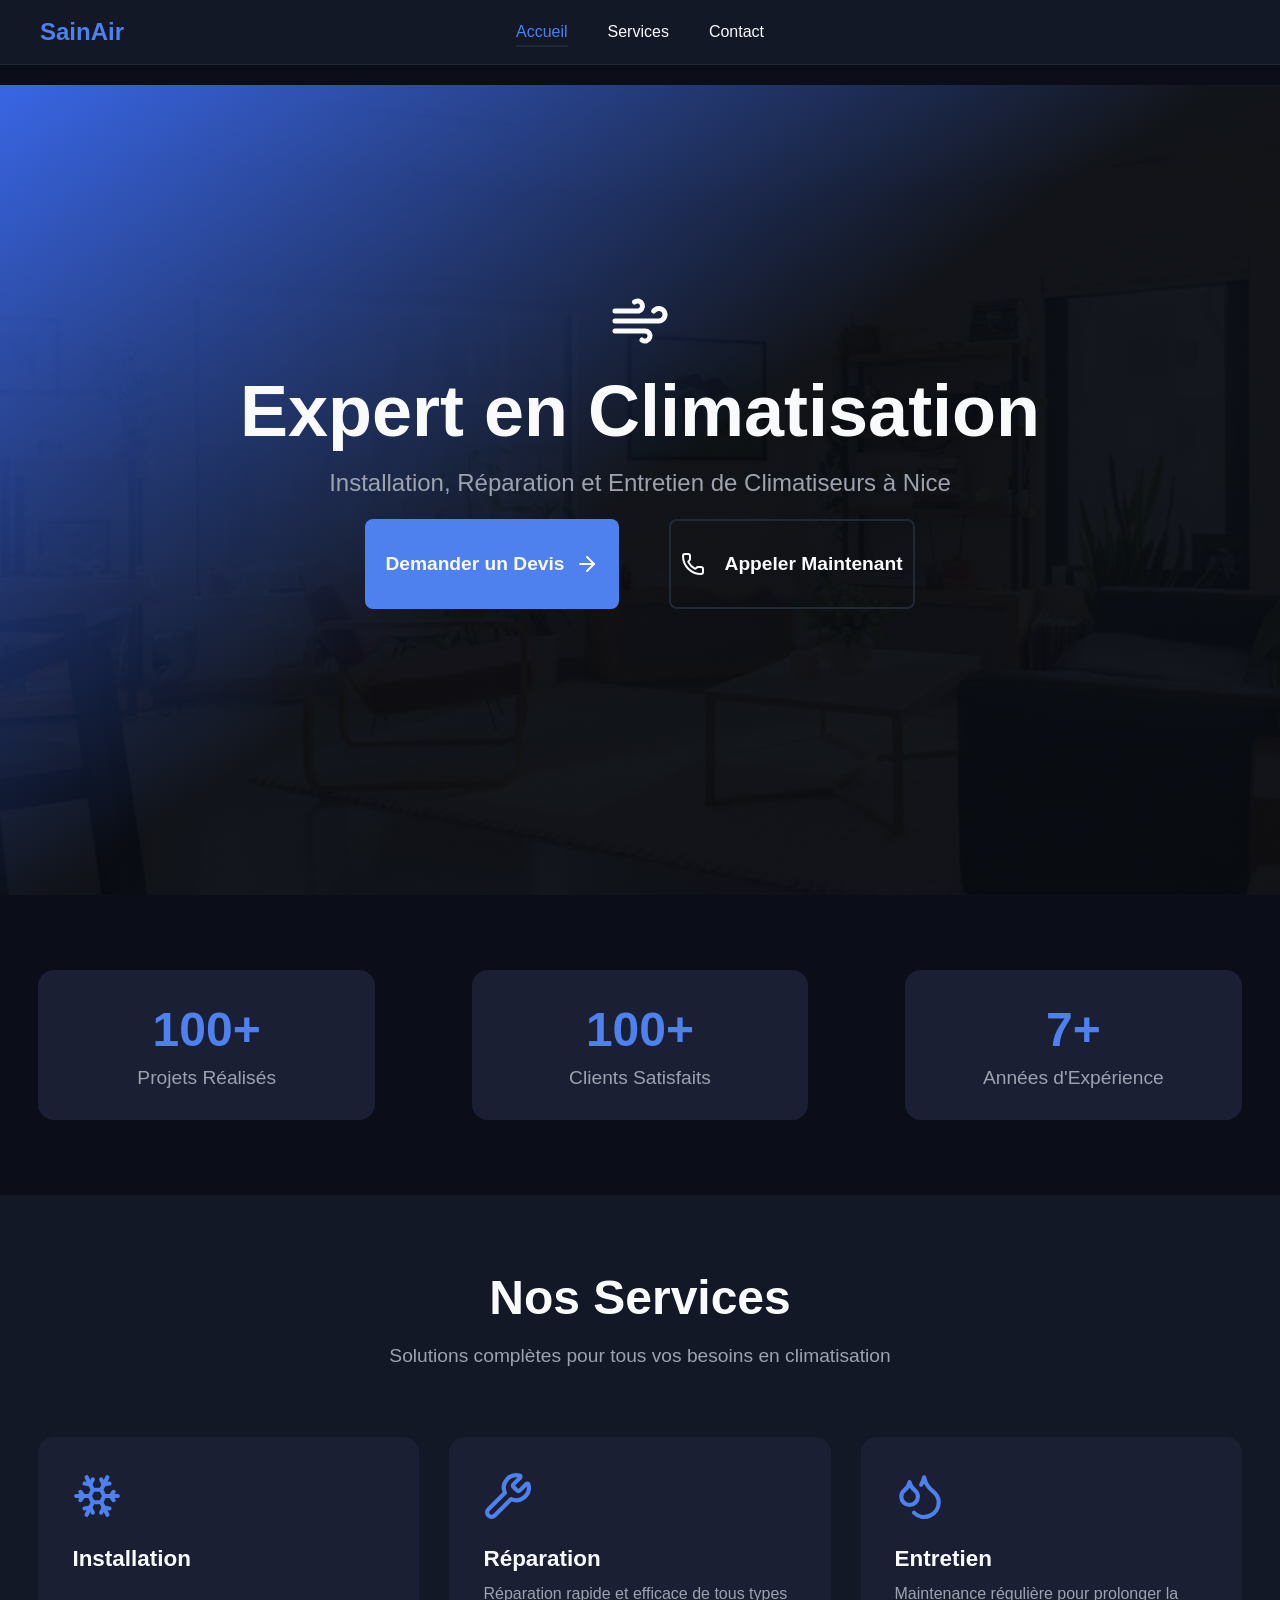
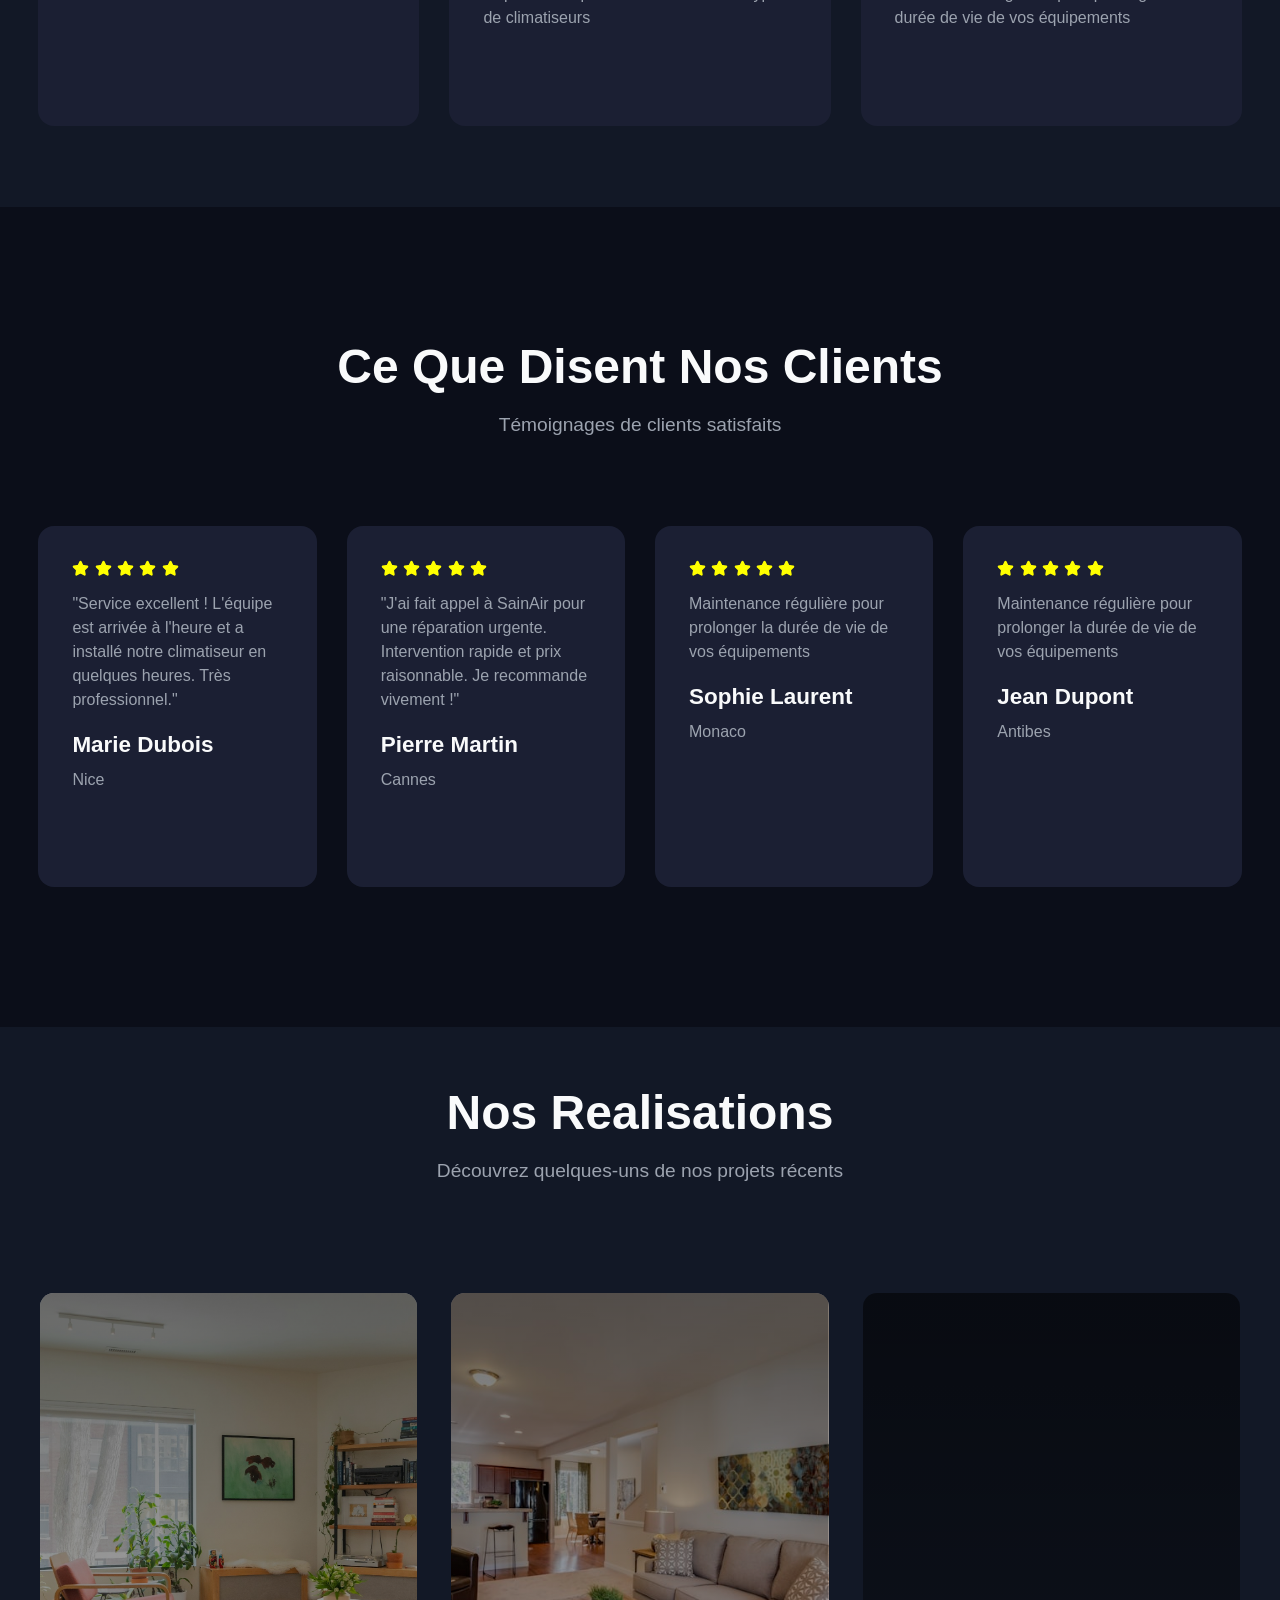
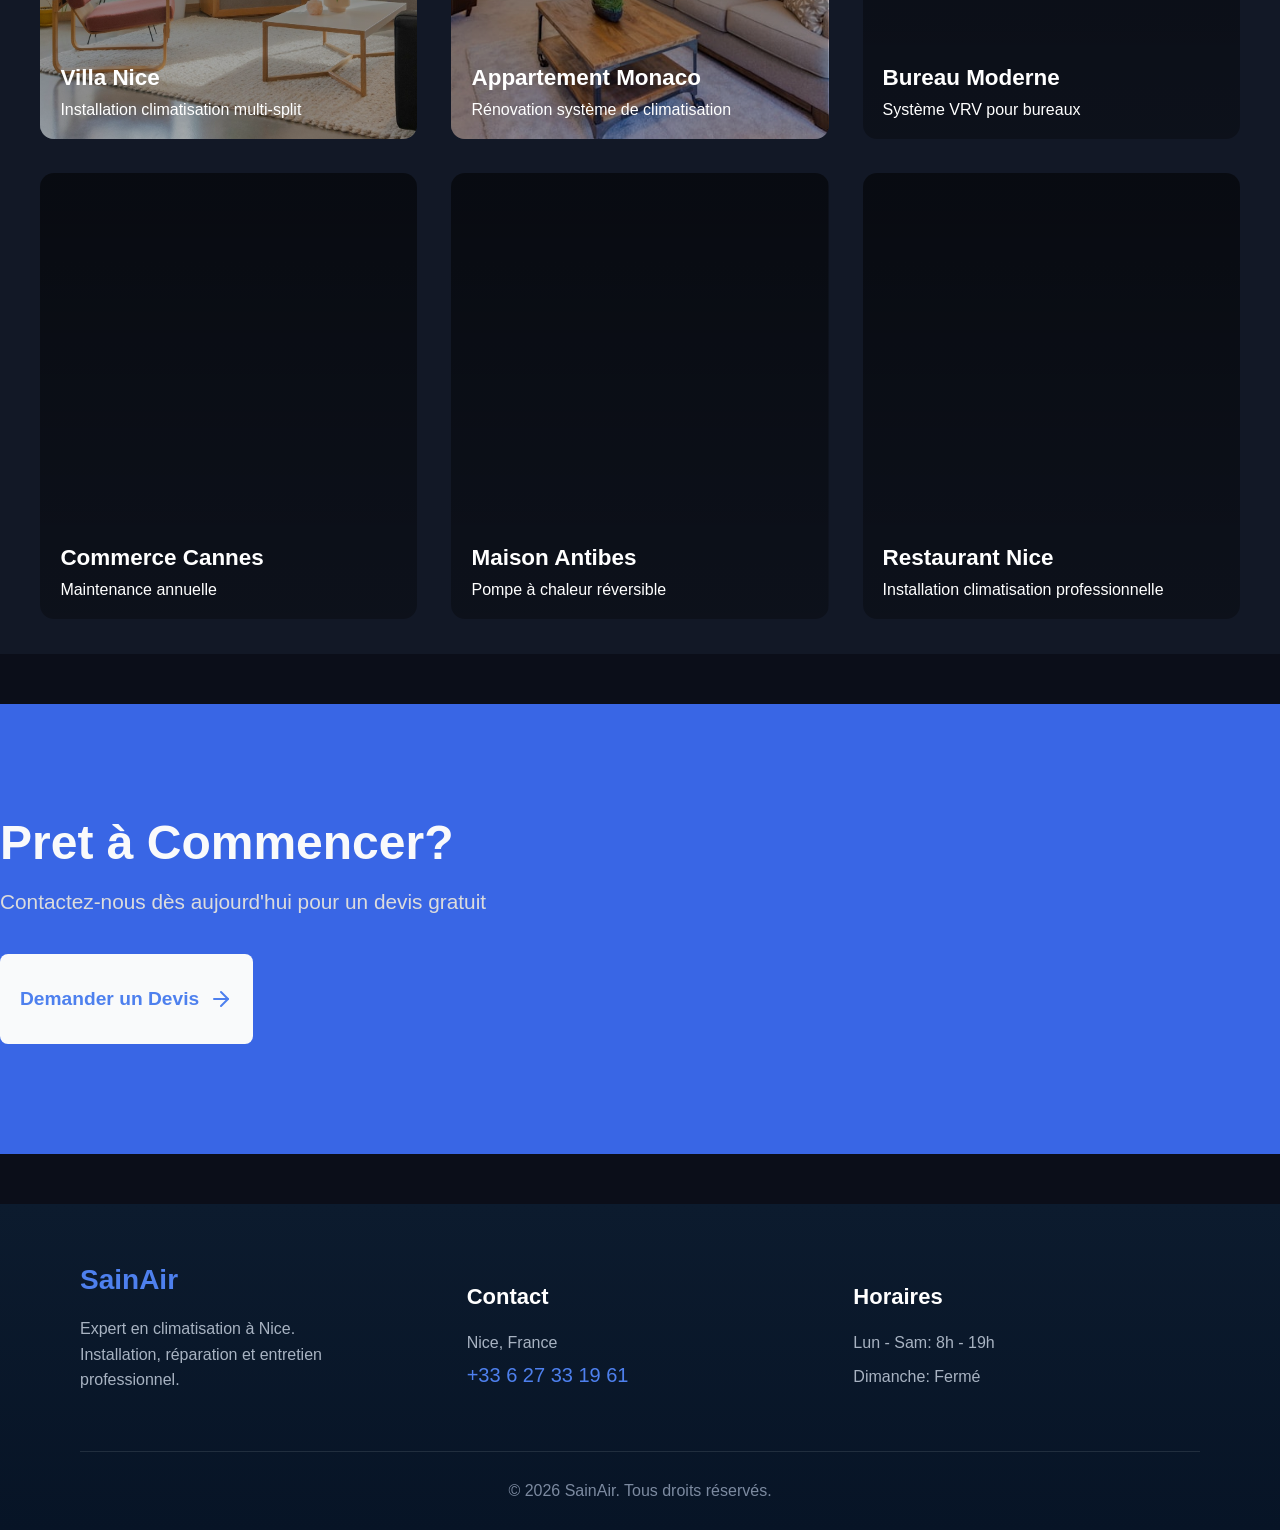
==== client/index.html @ bab5f563 "Creation site. First commit" ====
<!DOCTYPE html>
<html lang="fr">
<head>
<meta charset="UTF-8">
<meta name="viewport" content="width=device-width, initial-scale=1.0">
<link rel="stylesheet" href="css/main.css">
<title>Installation et Réparation de Climatiseurs à Nice – SainAir</title>
<meta name="description" content="SainAir – Experts en climatisation à Nice. Installation, réparation et entretien de climatiseurs pour particuliers et professionnels. Devis gratuit.">
<meta name="keywords" content="climatisation Nice, installation climatiseur, réparation climatiseur, entretien climatisation">
</head>
<body>

<nav>
    <div class="nav-container">
        <div class="sitename">SainAir</div>

        <ul class="nav-links">
        <li><a href="index.html" class="active">Accueil</a></li>
        <li><a href="services.html#installation">Services</a></li>
        <li><a href="contact.html">Contact</a></li>
        </ul>

        <div class="burger">
        <span></span>
        <span></span>
        <span></span>
        </div>
    </div>
</nav>

<div class="accueil">
    <img src="assets/images/background.png" class="background" alt="climatisateur">

    <div class="overlay"></div>

    <div class="hero-content">
        <svg xmlns="http://www.w3.org/2000/svg" width="60" height="60" viewBox="0 0 24 24" fill="none" stroke="currentColor" stroke-width="2" stroke-linecap="round" stroke-linejoin="round" class="lucide lucide-wind-icon lucide-wind"><path d="M12.8 19.6A2 2 0 1 0 14 16H2"/><path d="M17.5 8a2.5 2.5 0 1 1 2 4H2"/><path d="M9.8 4.4A2 2 0 1 1 11 8H2"/></svg>
        <h1 class="titre">Expert en Climatisation</h1>
        <p class="text">Installation, Réparation et Entretien de Climatiseurs à Nice</p>
        <div class="buttons">

            <button class="demande">Demander un Devis<svg xmlns="http://www.w3.org/2000/svg" width="24" height="24" viewBox="0 0 24 24" fill="none" stroke="currentColor" stroke-width="2" stroke-linecap="round" stroke-linejoin="round" class="lucide lucide-arrow-right-icon lucide-arrow-right"><path d="M5 12h14"/><path d="m12 5 7 7-7 7"/></svg></button>
            <button class="appelle"><svg xmlns="http://www.w3.org/2000/svg" width="24" height="24" viewBox="0 0 24 24" fill="none" stroke="currentColor" stroke-width="2" stroke-linecap="round" stroke-linejoin="round" class="lucide lucide-phone-icon lucide-phone"><path d="M13.832 16.568a1 1 0 0 0 1.213-.303l.355-.465A2 2 0 0 1 17 15h3a2 2 0 0 1 2 2v3a2 2 0 0 1-2 2A18 18 0 0 1 2 4a2 2 0 0 1 2-2h3a2 2 0 0 1 2 2v3a2 2 0 0 1-.8 1.6l-.468.351a1 1 0 0 0-.292 1.233 14 14 0 0 0 6.392 6.384"/></svg>Appeler Maintenant</button>
        
        </div>
    </div>
</div>


        <div class="content first-row">
            <div class="block">
                <h1>100+</h1>
                <p class="chifres">Projets Réalisés</p>
            </div>
            <div class="block">
                <h1>100+</h1>
                <p class="chifres">Clients Satisfaits</p>
            </div>
            <div class="block">
                <h1>7+</h1>
                <p class="chifres">Années d'Expérience</p>
            </div>
        </div>

        <div class="content reveal second-row">
                <div class="second-text">

                    <h2 class="services-title">Nos Services</h2>
                    <p class="chifres">Solutions complètes pour tous vos besoins en climatisation</p>

                </div>
                
                <div class="services">
                    <div class="block-second">
                        <svg xmlns="http://www.w3.org/2000/svg" width="50" height="50" viewBox="0 0 24 24" fill="none" stroke="#4E80EE" stroke-width="2" stroke-linecap="round" stroke-linejoin="round" class="lucide lucide-snowflake-icon lucide-snowflake"><path d="m10 20-1.25-2.5L6 18"/><path d="M10 4 8.75 6.5 6 6"/><path d="m14 20 1.25-2.5L18 18"/><path d="m14 4 1.25 2.5L18 6"/><path d="m17 21-3-6h-4"/><path d="m17 3-3 6 1.5 3"/><path d="M2 12h6.5L10 9"/><path d="m20 10-1.5 2 1.5 2"/><path d="M22 12h-6.5L14 15"/><path d="m4 10 1.5 2L4 14"/><path d="m7 21 3-6-1.5-3"/><path d="m7 3 3 6h4"/></svg>
                        <h3>Installation</h3>
                        <p class="description"></p>
                    </div>
                    <div class="block-second">
                        <svg xmlns="http://www.w3.org/2000/svg" width="50" height="50" viewBox="0 0 24 24" fill="none" stroke="#4E80EE" stroke-width="2" stroke-linecap="round" stroke-linejoin="round" class="lucide lucide-wrench-icon lucide-wrench"><path d="M14.7 6.3a1 1 0 0 0 0 1.4l1.6 1.6a1 1 0 0 0 1.4 0l3.106-3.105c.32-.322.863-.22.983.218a6 6 0 0 1-8.259 7.057l-7.91 7.91a1 1 0 0 1-2.999-3l7.91-7.91a6 6 0 0 1 7.057-8.259c.438.12.54.662.219.984z"/></svg>
                        <h3>Réparation</h3>
                        <p class="description">Réparation rapide et efficace de tous types de climatiseurs</p>
                    </div>
                    <div class="block-second">
                        <svg xmlns="http://www.w3.org/2000/svg" width="50" height="50" viewBox="0 0 24 24" fill="none" stroke="#4E80EE" stroke-width="2" stroke-linecap="round" stroke-linejoin="round" class="lucide lucide-droplets-icon lucide-droplets"><path d="M7 16.3c2.2 0 4-1.83 4-4.05 0-1.16-.57-2.26-1.71-3.19S7.29 6.75 7 5.3c-.29 1.45-1.14 2.84-2.29 3.76S3 11.1 3 12.25c0 2.22 1.8 4.05 4 4.05z"/><path d="M12.56 6.6A10.97 10.97 0 0 0 14 3.02c.5 2.5 2 4.9 4 6.5s3 3.5 3 5.5a6.98 6.98 0 0 1-11.91 4.97"/></svg>
                        <h3>Entretien</h3>
                        <p class="description">Maintenance régulière pour prolonger la durée de vie de vos équipements</p>
                    </div>
                </div>
        </div>

        <div class="content reveal third-row">
            <div class="second-text">

                    <h2 class="services-title">Ce Que Disent Nos Clients</h2>
                    <p class="chifres">Témoignages de clients satisfaits</p>

                </div>
                
                <div class="avis-block">
                    <div class="block-second">
                        <svg xmlns="http://www.w3.org/2000/svg" width="17" height="17" viewBox="0 0 24 24" fill="yellow" stroke="yellow" stroke-width="2" stroke-linecap="round" stroke-linejoin="round" class="lucide lucide-star-icon lucide-star"><path d="M11.525 2.295a.53.53 0 0 1 .95 0l2.31 4.679a2.123 2.123 0 0 0 1.595 1.16l5.166.756a.53.53 0 0 1 .294.904l-3.736 3.638a2.123 2.123 0 0 0-.611 1.878l.882 5.14a.53.53 0 0 1-.771.56l-4.618-2.428a2.122 2.122 0 0 0-1.973 0L6.396 21.01a.53.53 0 0 1-.77-.56l.881-5.139a2.122 2.122 0 0 0-.611-1.879L2.16 9.795a.53.53 0 0 1 .294-.906l5.165-.755a2.122 2.122 0 0 0 1.597-1.16z"/></svg>
                        <svg xmlns="http://www.w3.org/2000/svg" width="17" height="17" viewBox="0 0 24 24" fill="yellow" stroke="yellow" stroke-width="2" stroke-linecap="round" stroke-linejoin="round" class="lucide lucide-star-icon lucide-star"><path d="M11.525 2.295a.53.53 0 0 1 .95 0l2.31 4.679a2.123 2.123 0 0 0 1.595 1.16l5.166.756a.53.53 0 0 1 .294.904l-3.736 3.638a2.123 2.123 0 0 0-.611 1.878l.882 5.14a.53.53 0 0 1-.771.56l-4.618-2.428a2.122 2.122 0 0 0-1.973 0L6.396 21.01a.53.53 0 0 1-.77-.56l.881-5.139a2.122 2.122 0 0 0-.611-1.879L2.16 9.795a.53.53 0 0 1 .294-.906l5.165-.755a2.122 2.122 0 0 0 1.597-1.16z"/></svg>
                        <svg xmlns="http://www.w3.org/2000/svg" width="17" height="17" viewBox="0 0 24 24" fill="yellow" stroke="yellow" stroke-width="2" stroke-linecap="round" stroke-linejoin="round" class="lucide lucide-star-icon lucide-star"><path d="M11.525 2.295a.53.53 0 0 1 .95 0l2.31 4.679a2.123 2.123 0 0 0 1.595 1.16l5.166.756a.53.53 0 0 1 .294.904l-3.736 3.638a2.123 2.123 0 0 0-.611 1.878l.882 5.14a.53.53 0 0 1-.771.56l-4.618-2.428a2.122 2.122 0 0 0-1.973 0L6.396 21.01a.53.53 0 0 1-.77-.56l.881-5.139a2.122 2.122 0 0 0-.611-1.879L2.16 9.795a.53.53 0 0 1 .294-.906l5.165-.755a2.122 2.122 0 0 0 1.597-1.16z"/></svg>
                        <svg xmlns="http://www.w3.org/2000/svg" width="17" height="17" viewBox="0 0 24 24" fill="yellow" stroke="yellow" stroke-width="2" stroke-linecap="round" stroke-linejoin="round" class="lucide lucide-star-icon lucide-star"><path d="M11.525 2.295a.53.53 0 0 1 .95 0l2.31 4.679a2.123 2.123 0 0 0 1.595 1.16l5.166.756a.53.53 0 0 1 .294.904l-3.736 3.638a2.123 2.123 0 0 0-.611 1.878l.882 5.14a.53.53 0 0 1-.771.56l-4.618-2.428a2.122 2.122 0 0 0-1.973 0L6.396 21.01a.53.53 0 0 1-.77-.56l.881-5.139a2.122 2.122 0 0 0-.611-1.879L2.16 9.795a.53.53 0 0 1 .294-.906l5.165-.755a2.122 2.122 0 0 0 1.597-1.16z"/></svg>
                        <svg xmlns="http://www.w3.org/2000/svg" width="17" height="17" viewBox="0 0 24 24" fill="yellow" stroke="yellow" stroke-width="2" stroke-linecap="round" stroke-linejoin="round" class="lucide lucide-star-icon lucide-star"><path d="M11.525 2.295a.53.53 0 0 1 .95 0l2.31 4.679a2.123 2.123 0 0 0 1.595 1.16l5.166.756a.53.53 0 0 1 .294.904l-3.736 3.638a2.123 2.123 0 0 0-.611 1.878l.882 5.14a.53.53 0 0 1-.771.56l-4.618-2.428a2.122 2.122 0 0 0-1.973 0L6.396 21.01a.53.53 0 0 1-.77-.56l.881-5.139a2.122 2.122 0 0 0-.611-1.879L2.16 9.795a.53.53 0 0 1 .294-.906l5.165-.755a2.122 2.122 0 0 0 1.597-1.16z"/></svg>
                        
                        <p class="description avis">"Service excellent ! L'équipe est arrivée à l'heure et a installé notre climatiseur en quelques heures. Très professionnel."</p>
                        <h3>Marie Dubois</h3>
                        <p class="description">Nice</p>
                    </div>
                    <div class="block-second">
                        <svg xmlns="http://www.w3.org/2000/svg" width="17" height="17" viewBox="0 0 24 24" fill="yellow" stroke="yellow" stroke-width="2" stroke-linecap="round" stroke-linejoin="round" class="lucide lucide-star-icon lucide-star"><path d="M11.525 2.295a.53.53 0 0 1 .95 0l2.31 4.679a2.123 2.123 0 0 0 1.595 1.16l5.166.756a.53.53 0 0 1 .294.904l-3.736 3.638a2.123 2.123 0 0 0-.611 1.878l.882 5.14a.53.53 0 0 1-.771.56l-4.618-2.428a2.122 2.122 0 0 0-1.973 0L6.396 21.01a.53.53 0 0 1-.77-.56l.881-5.139a2.122 2.122 0 0 0-.611-1.879L2.16 9.795a.53.53 0 0 1 .294-.906l5.165-.755a2.122 2.122 0 0 0 1.597-1.16z"/></svg>
                        <svg xmlns="http://www.w3.org/2000/svg" width="17" height="17" viewBox="0 0 24 24" fill="yellow" stroke="yellow" stroke-width="2" stroke-linecap="round" stroke-linejoin="round" class="lucide lucide-star-icon lucide-star"><path d="M11.525 2.295a.53.53 0 0 1 .95 0l2.31 4.679a2.123 2.123 0 0 0 1.595 1.16l5.166.756a.53.53 0 0 1 .294.904l-3.736 3.638a2.123 2.123 0 0 0-.611 1.878l.882 5.14a.53.53 0 0 1-.771.56l-4.618-2.428a2.122 2.122 0 0 0-1.973 0L6.396 21.01a.53.53 0 0 1-.77-.56l.881-5.139a2.122 2.122 0 0 0-.611-1.879L2.16 9.795a.53.53 0 0 1 .294-.906l5.165-.755a2.122 2.122 0 0 0 1.597-1.16z"/></svg>
                        <svg xmlns="http://www.w3.org/2000/svg" width="17" height="17" viewBox="0 0 24 24" fill="yellow" stroke="yellow" stroke-width="2" stroke-linecap="round" stroke-linejoin="round" class="lucide lucide-star-icon lucide-star"><path d="M11.525 2.295a.53.53 0 0 1 .95 0l2.31 4.679a2.123 2.123 0 0 0 1.595 1.16l5.166.756a.53.53 0 0 1 .294.904l-3.736 3.638a2.123 2.123 0 0 0-.611 1.878l.882 5.14a.53.53 0 0 1-.771.56l-4.618-2.428a2.122 2.122 0 0 0-1.973 0L6.396 21.01a.53.53 0 0 1-.77-.56l.881-5.139a2.122 2.122 0 0 0-.611-1.879L2.16 9.795a.53.53 0 0 1 .294-.906l5.165-.755a2.122 2.122 0 0 0 1.597-1.16z"/></svg>
                        <svg xmlns="http://www.w3.org/2000/svg" width="17" height="17" viewBox="0 0 24 24" fill="yellow" stroke="yellow" stroke-width="2" stroke-linecap="round" stroke-linejoin="round" class="lucide lucide-star-icon lucide-star"><path d="M11.525 2.295a.53.53 0 0 1 .95 0l2.31 4.679a2.123 2.123 0 0 0 1.595 1.16l5.166.756a.53.53 0 0 1 .294.904l-3.736 3.638a2.123 2.123 0 0 0-.611 1.878l.882 5.14a.53.53 0 0 1-.771.56l-4.618-2.428a2.122 2.122 0 0 0-1.973 0L6.396 21.01a.53.53 0 0 1-.77-.56l.881-5.139a2.122 2.122 0 0 0-.611-1.879L2.16 9.795a.53.53 0 0 1 .294-.906l5.165-.755a2.122 2.122 0 0 0 1.597-1.16z"/></svg>
                        <svg xmlns="http://www.w3.org/2000/svg" width="17" height="17" viewBox="0 0 24 24" fill="yellow" stroke="yellow" stroke-width="2" stroke-linecap="round" stroke-linejoin="round" class="lucide lucide-star-icon lucide-star"><path d="M11.525 2.295a.53.53 0 0 1 .95 0l2.31 4.679a2.123 2.123 0 0 0 1.595 1.16l5.166.756a.53.53 0 0 1 .294.904l-3.736 3.638a2.123 2.123 0 0 0-.611 1.878l.882 5.14a.53.53 0 0 1-.771.56l-4.618-2.428a2.122 2.122 0 0 0-1.973 0L6.396 21.01a.53.53 0 0 1-.77-.56l.881-5.139a2.122 2.122 0 0 0-.611-1.879L2.16 9.795a.53.53 0 0 1 .294-.906l5.165-.755a2.122 2.122 0 0 0 1.597-1.16z"/></svg>
                        
                        <p class="description avis">"J'ai fait appel à SainAir pour une réparation urgente. Intervention rapide et prix raisonnable. Je recommande vivement !"</p>
                        <h3>Pierre Martin</h3>
                        <p class="description">Cannes</p>
                    </div>
                    <div class="block-second">
                        <svg xmlns="http://www.w3.org/2000/svg" width="17" height="17" viewBox="0 0 24 24" fill="yellow" stroke="yellow" stroke-width="2" stroke-linecap="round" stroke-linejoin="round" class="lucide lucide-star-icon lucide-star"><path d="M11.525 2.295a.53.53 0 0 1 .95 0l2.31 4.679a2.123 2.123 0 0 0 1.595 1.16l5.166.756a.53.53 0 0 1 .294.904l-3.736 3.638a2.123 2.123 0 0 0-.611 1.878l.882 5.14a.53.53 0 0 1-.771.56l-4.618-2.428a2.122 2.122 0 0 0-1.973 0L6.396 21.01a.53.53 0 0 1-.77-.56l.881-5.139a2.122 2.122 0 0 0-.611-1.879L2.16 9.795a.53.53 0 0 1 .294-.906l5.165-.755a2.122 2.122 0 0 0 1.597-1.16z"/></svg>
                        <svg xmlns="http://www.w3.org/2000/svg" width="17" height="17" viewBox="0 0 24 24" fill="yellow" stroke="yellow" stroke-width="2" stroke-linecap="round" stroke-linejoin="round" class="lucide lucide-star-icon lucide-star"><path d="M11.525 2.295a.53.53 0 0 1 .95 0l2.31 4.679a2.123 2.123 0 0 0 1.595 1.16l5.166.756a.53.53 0 0 1 .294.904l-3.736 3.638a2.123 2.123 0 0 0-.611 1.878l.882 5.14a.53.53 0 0 1-.771.56l-4.618-2.428a2.122 2.122 0 0 0-1.973 0L6.396 21.01a.53.53 0 0 1-.77-.56l.881-5.139a2.122 2.122 0 0 0-.611-1.879L2.16 9.795a.53.53 0 0 1 .294-.906l5.165-.755a2.122 2.122 0 0 0 1.597-1.16z"/></svg>
                        <svg xmlns="http://www.w3.org/2000/svg" width="17" height="17" viewBox="0 0 24 24" fill="yellow" stroke="yellow" stroke-width="2" stroke-linecap="round" stroke-linejoin="round" class="lucide lucide-star-icon lucide-star"><path d="M11.525 2.295a.53.53 0 0 1 .95 0l2.31 4.679a2.123 2.123 0 0 0 1.595 1.16l5.166.756a.53.53 0 0 1 .294.904l-3.736 3.638a2.123 2.123 0 0 0-.611 1.878l.882 5.14a.53.53 0 0 1-.771.56l-4.618-2.428a2.122 2.122 0 0 0-1.973 0L6.396 21.01a.53.53 0 0 1-.77-.56l.881-5.139a2.122 2.122 0 0 0-.611-1.879L2.16 9.795a.53.53 0 0 1 .294-.906l5.165-.755a2.122 2.122 0 0 0 1.597-1.16z"/></svg>
                        <svg xmlns="http://www.w3.org/2000/svg" width="17" height="17" viewBox="0 0 24 24" fill="yellow" stroke="yellow" stroke-width="2" stroke-linecap="round" stroke-linejoin="round" class="lucide lucide-star-icon lucide-star"><path d="M11.525 2.295a.53.53 0 0 1 .95 0l2.31 4.679a2.123 2.123 0 0 0 1.595 1.16l5.166.756a.53.53 0 0 1 .294.904l-3.736 3.638a2.123 2.123 0 0 0-.611 1.878l.882 5.14a.53.53 0 0 1-.771.56l-4.618-2.428a2.122 2.122 0 0 0-1.973 0L6.396 21.01a.53.53 0 0 1-.77-.56l.881-5.139a2.122 2.122 0 0 0-.611-1.879L2.16 9.795a.53.53 0 0 1 .294-.906l5.165-.755a2.122 2.122 0 0 0 1.597-1.16z"/></svg>
                        <svg xmlns="http://www.w3.org/2000/svg" width="17" height="17" viewBox="0 0 24 24" fill="yellow" stroke="yellow" stroke-width="2" stroke-linecap="round" stroke-linejoin="round" class="lucide lucide-star-icon lucide-star"><path d="M11.525 2.295a.53.53 0 0 1 .95 0l2.31 4.679a2.123 2.123 0 0 0 1.595 1.16l5.166.756a.53.53 0 0 1 .294.904l-3.736 3.638a2.123 2.123 0 0 0-.611 1.878l.882 5.14a.53.53 0 0 1-.771.56l-4.618-2.428a2.122 2.122 0 0 0-1.973 0L6.396 21.01a.53.53 0 0 1-.77-.56l.881-5.139a2.122 2.122 0 0 0-.611-1.879L2.16 9.795a.53.53 0 0 1 .294-.906l5.165-.755a2.122 2.122 0 0 0 1.597-1.16z"/></svg>
                        
                        <p class="description avis">Maintenance régulière pour prolonger la durée de vie de vos équipements</p>
                        <h3>Sophie Laurent</h3>
                        <p class="description">Monaco</p>
                    </div>
                    <div class="block-second">
                        <svg xmlns="http://www.w3.org/2000/svg" width="17" height="17" viewBox="0 0 24 24" fill="yellow" stroke="yellow" stroke-width="2" stroke-linecap="round" stroke-linejoin="round" class="lucide lucide-star-icon lucide-star"><path d="M11.525 2.295a.53.53 0 0 1 .95 0l2.31 4.679a2.123 2.123 0 0 0 1.595 1.16l5.166.756a.53.53 0 0 1 .294.904l-3.736 3.638a2.123 2.123 0 0 0-.611 1.878l.882 5.14a.53.53 0 0 1-.771.56l-4.618-2.428a2.122 2.122 0 0 0-1.973 0L6.396 21.01a.53.53 0 0 1-.77-.56l.881-5.139a2.122 2.122 0 0 0-.611-1.879L2.16 9.795a.53.53 0 0 1 .294-.906l5.165-.755a2.122 2.122 0 0 0 1.597-1.16z"/></svg>
                        <svg xmlns="http://www.w3.org/2000/svg" width="17" height="17" viewBox="0 0 24 24" fill="yellow" stroke="yellow" stroke-width="2" stroke-linecap="round" stroke-linejoin="round" class="lucide lucide-star-icon lucide-star"><path d="M11.525 2.295a.53.53 0 0 1 .95 0l2.31 4.679a2.123 2.123 0 0 0 1.595 1.16l5.166.756a.53.53 0 0 1 .294.904l-3.736 3.638a2.123 2.123 0 0 0-.611 1.878l.882 5.14a.53.53 0 0 1-.771.56l-4.618-2.428a2.122 2.122 0 0 0-1.973 0L6.396 21.01a.53.53 0 0 1-.77-.56l.881-5.139a2.122 2.122 0 0 0-.611-1.879L2.16 9.795a.53.53 0 0 1 .294-.906l5.165-.755a2.122 2.122 0 0 0 1.597-1.16z"/></svg>
                        <svg xmlns="http://www.w3.org/2000/svg" width="17" height="17" viewBox="0 0 24 24" fill="yellow" stroke="yellow" stroke-width="2" stroke-linecap="round" stroke-linejoin="round" class="lucide lucide-star-icon lucide-star"><path d="M11.525 2.295a.53.53 0 0 1 .95 0l2.31 4.679a2.123 2.123 0 0 0 1.595 1.16l5.166.756a.53.53 0 0 1 .294.904l-3.736 3.638a2.123 2.123 0 0 0-.611 1.878l.882 5.14a.53.53 0 0 1-.771.56l-4.618-2.428a2.122 2.122 0 0 0-1.973 0L6.396 21.01a.53.53 0 0 1-.77-.56l.881-5.139a2.122 2.122 0 0 0-.611-1.879L2.16 9.795a.53.53 0 0 1 .294-.906l5.165-.755a2.122 2.122 0 0 0 1.597-1.16z"/></svg>
                        <svg xmlns="http://www.w3.org/2000/svg" width="17" height="17" viewBox="0 0 24 24" fill="yellow" stroke="yellow" stroke-width="2" stroke-linecap="round" stroke-linejoin="round" class="lucide lucide-star-icon lucide-star"><path d="M11.525 2.295a.53.53 0 0 1 .95 0l2.31 4.679a2.123 2.123 0 0 0 1.595 1.16l5.166.756a.53.53 0 0 1 .294.904l-3.736 3.638a2.123 2.123 0 0 0-.611 1.878l.882 5.14a.53.53 0 0 1-.771.56l-4.618-2.428a2.122 2.122 0 0 0-1.973 0L6.396 21.01a.53.53 0 0 1-.77-.56l.881-5.139a2.122 2.122 0 0 0-.611-1.879L2.16 9.795a.53.53 0 0 1 .294-.906l5.165-.755a2.122 2.122 0 0 0 1.597-1.16z"/></svg>
                        <svg xmlns="http://www.w3.org/2000/svg" width="17" height="17" viewBox="0 0 24 24" fill="yellow" stroke="yellow" stroke-width="2" stroke-linecap="round" stroke-linejoin="round" class="lucide lucide-star-icon lucide-star"><path d="M11.525 2.295a.53.53 0 0 1 .95 0l2.31 4.679a2.123 2.123 0 0 0 1.595 1.16l5.166.756a.53.53 0 0 1 .294.904l-3.736 3.638a2.123 2.123 0 0 0-.611 1.878l.882 5.14a.53.53 0 0 1-.771.56l-4.618-2.428a2.122 2.122 0 0 0-1.973 0L6.396 21.01a.53.53 0 0 1-.77-.56l.881-5.139a2.122 2.122 0 0 0-.611-1.879L2.16 9.795a.53.53 0 0 1 .294-.906l5.165-.755a2.122 2.122 0 0 0 1.597-1.16z"/></svg>
                        
                        <p class="description avis">Maintenance régulière pour prolonger la durée de vie de vos équipements</p>
                        <h3>Jean Dupont</h3>
                        <p class="description">Antibes</p>
                    </div>
                </div>
        </div>

        <div class="content reveal fourth-row">
            <div class="second-text">

                    <h2 class="services-title">Nos Realisations</h2>
                    <p class="chifres">Découvrez quelques-uns de nos projets récents</p>

                </div>
                
                <div class="projects">
                    <div class="project-image card1">

                        <div class="card-content">
                            <h3>Villa Nice</h3>
                            <p class="sous-titre">Installation climatisation multi-split</p>
                        </div>

                        </div>
                    <div class="project-image card2">

                        <div class="card-content">
                            <h3>Appartement Monaco</h3>
                            <p class="sous-titre">Rénovation système de climatisation</p>
                        </div>

                    </div>
                    <div class="project-image card3">

                        <div class="card-content">
                            <h3>Bureau Moderne</h3>
                            <p class="sous-titre">Système VRV pour bureaux</p>
                        </div>
                    
                    </div>
                    <div class="project-image card4">

                        <div class="card-content">
                            <h3>Commerce Cannes</h3>
                            <p class="sous-titre">Maintenance annuelle</p>
                        </div>
                    
                    </div>
                    <div class="project-image card5">

                        <div class="card-content">
                            
                            <h3>Maison Antibes</h3>
                            <p class="sous-titre">Pompe à chaleur réversible</p>
                        
                        </div>
                    
                    </div>
                    <div class="project-image card6">

                        <div class="card-content">

                            <h3>Restaurant Nice</h3>
                            <p class="sous-titre">Installation climatisation professionnelle</p>

                        </div>
                    </div>
                </div>
        </div>

        <div class="last-row">
            <h1 class="last-titre">Pret à Commencer?</h1>
            <p class="last-text">Contactez-nous dès aujourd'hui pour un devis gratuit</p>

            <button class="last-button">Demander un Devis<svg xmlns="http://www.w3.org/2000/svg" width="24" height="24" viewBox="0 0 24 24" fill="none" stroke="currentColor" stroke-width="2" stroke-linecap="round" stroke-linejoin="round" class="lucide lucide-arrow-right-icon lucide-arrow-right"><path d="M5 12h14"/><path d="m12 5 7 7-7 7"/></svg></button>

        </div>

        <footer class="footer">
            <div class="footer-container">
                
                <div class="footer-col">
                    <h2 class="logotype">SainAir</h2>
                    <p>
                        Expert en climatisation à Nice.<br>
                        Installation, réparation et entretien<br>
                        professionnel.
                    </p>
                </div>

                <div class="footer-col">
                    <h3>Contact</h3>
                    <p>Nice, France</p>
                    <a href="tel:+33627331961" class="phone">
                        +33 6 27 33 19 61
                    </a>
                </div>

                <div class="footer-col">
                    <h3>Horaires</h3>
                    <p>Lun - Sam: 8h - 19h</p>
                    <p>Dimanche: Fermé</p>
                </div>

            </div>

            <div class="footer-divider"></div>

            <div class="footer-bottom">
                © 2026 SainAir. Tous droits réservés.
            </div>
</footer>

<script src="js/utils/burgerMenu.js"></script>
<script src="js/main.js"></script>
<script type="application/ld+json">
{
    "@context": "https://schema.org",
    "@type": "LocalBusiness",
    "name": "SainAir",
    "image": "https://votresite.com/assets/images/logo.png",
    "address": {
        "@type": "PostalAddress",
        "streetAddress": "Votre adresse",
        "addressLocality": "Nice",
        "postalCode": "06000",
        "addressCountry": "FR"
    },
    "telephone": "+33627331961",
    "url": "https://votresite.com",
    "priceRange": "€€"
}
</script>
</body>
</html>
---- client/css/main.css ----
* {
    margin: 0;
    padding: 0;
    box-sizing: border-box;
    font-family: Arial, sans-serif;
}

body {
    background: #0B0E19;
    color: #f9fafb;
}



.sitename{
    font-size: x-large;
    font-weight: 800;
    color: #4E80EE;
}




/* ===== NAVBAR ===== */
nav {
    background: #121826;
    border-bottom: 1px solid #1f2937;
    padding: 18px 40px;
    position: relative;
    z-index: 10;
}

/* Container */
.nav-container {
    display: flex;
    align-items: center;
    justify-content: space-between;
    position: relative;
}

/* Logo */
.logo {
    font-size: 20px;
    font-weight: bold;
    color: #f9fafb;
}

/* ===== MENU DESKTOP ===== */
.nav-links {
    list-style: none;
    display: flex;
    gap: 40px;
    position: absolute;
    left: 50%;
    transform: translateX(-50%);
}

.nav-links a {
    text-decoration: none;
    color: #f9fafb;
    transition: 0.3s;
    padding-bottom: 5px;
}

.nav-links a:hover {
    border-bottom: 2px solid #1f2937;
    color: #4E80EE;
}
.nav-links a.active {
    border-bottom: 2px solid #1f2937;
    color: #4E80EE;
}

/* ===== BURGER ===== */
.burger {
    display: none;
    z-index: 11;         /* всегда выше */
    position: relative;
    cursor: pointer;
    width: 28px;
    height: 20px;
    position: relative;
}

.burger span {
    position: absolute;
    height: 2px;
    width: 100%;
    background: #f9fafb;
    transition: 0.4s;
}

.burger span:nth-child(1) { top: 0; }
.burger span:nth-child(2) { top: 9px; }
.burger span:nth-child(3) { top: 18px; }

/* Animation X */
.burger.active span:nth-child(1) {
    transform: rotate(45deg);
    top: 9px;
    
}

.burger.active span:nth-child(2) {
    opacity: 0;
}

.burger.active span:nth-child(3) {
    transform: rotate(-45deg);
    top: 9px;
}






.accueil {
    margin-top: 20px;
    position: relative;
    width: 100%;
    height: 90vh;
    overflow: hidden;
}

/* Картинка */
.background {
    width: 100%;
    height: 100%;
    object-fit: cover;
    display: block;
    z-index: 0;
}

/* Полупрозрачный слой */
.overlay {
    
    position: absolute;
    top: 0;
    left: 0;
    width: 100%;
    height: 100%;
    inset: 0;
    background: linear-gradient(
    145deg,
    
    rgba(57, 102, 229, 1) 0%,   /* голубой слева сверху */
    rgba(8, 11, 17, 0.95) 50%  /* уходит в темный */
    );
    /* background: rgba(11, 14, 25, 0.801); твой цвет body с прозрачностью */
}

/* Контент поверх */
.hero-content {
    position: absolute;
    width: 100%;
    top: 45%;
    left: 50%;
    right: 0;
    transform: translate(-50%, -50%);
    color: #f9fafb;
    text-align: center;
    z-index: 2;
}



.logo{
    height: 150px;
}
.text{
    font-size: 1.5rem;
    line-height: 2rem;
    color: rgb(156, 163, 175);
}
.titre{
    
    font-size: 4.5rem;
    line-height: 7rem;
    font-weight: 700;
}

.buttons{
    display: grid;
    grid-template-columns: repeat(2, auto);
    justify-content: center;
    gap: 50px;
}
.demande{
    display: flex;
    align-items: center;
    justify-content: center;
    gap: 10px;
    font-size: larger;
    font-weight: 700;
    background-color: #4E80EE;
    color: #f9fafb;
    border: none;
    padding: 20px;
    border-radius: 8px;
    margin-top: 20px;
    height: 10vh;
    cursor: pointer;
}
.demande:hover{
    background-color: #2162ef;
    transition: 0.3s ease;
}
.appelle{
    display: flex;
    align-items: center;
    justify-content: center;
    gap: 20px;
    font-size: larger;
    font-weight: 700;
    background-color: transparent;
    color: #f9fafb;
    padding: 10px;
    border-radius: 8px;
    border: 2px solid #1f2937;
    margin-top: 20px;
    height: 10vh;
    cursor: pointer;
}
.appelle:hover{
    border-color: #4E80EE;
    transition: 0.3s ease;
}








/* CONTENT AFTER BACKGROUND*/
.content {
    height: 200px;
    margin: 50px 0;
    display: flex;
    align-items: center;
    justify-content: center;
    font-size: 1.2rem;
}

    /* Изначально блок невидим */
.reveal {
    opacity: 0;
    transform: translateY(50px);
    transition: all 0.6s ease-out;
}

    
.reveal.active {
    opacity: 1;
    transform: translateY(0);
}

.first-row{
    display: grid;
    grid-template-columns: repeat(3, 1fr);
    gap: 20px;
    justify-content: center;
}
.block{
    background-color: #1B1F33;
    height: 150px;
    margin: 0 3vw 0 3vw;
    border-radius: 16px;
    display: flex;
    flex-direction: column;
    justify-content: center;
    align-items: center;
    border: 2px solid transparent;
    transition: 0.3s ease;
}
.block:hover{
    transform: scale(1.05);
    border: 2px solid #4E80EE;
}
.block h1{
    color: #4E80EE;
    margin-bottom: 10px;
    font-size: 3rem;
}
.chifres{
    color: rgb(156, 163, 175);
}




/* =======  SECOND ROW  =========*/
.second-row{
    background-color: #121826;
    display: grid;
    grid-template-columns: 1fr;
    height: 68vh;
    justify-content: center;
    justify-items: center;
}
.second-text{
    text-align: center;
    height: 20%;
    margin-bottom: 10vh;
}
.services-title{
    font-size: 3rem;
    padding-top: 20px;
    margin-bottom: 20px;
}
.services{
    display: grid;
    grid-template-columns: repeat(3, 1fr);
    margin: 0 3vw 10vh 3vw;
    height: 80%;
    gap: 30px;
    justify-content: center;
}
.block-second{
    background-color: #1B1F33;
    border-radius: 16px;
    padding: 32px;
    border: 2px solid transparent;
    transition: 0.3s ease;
}
.block-second:hover{
    transform: scale(1.05);
    border: 2px solid #4E80EE;
}
h3{
    margin-top: 20px;
    margin-bottom: 10px;
}

.description{
    color: rgb(156, 163, 175);
    font-size: 1rem;
    line-height: 1.5rem;
}


.third-row{
    display: grid;
    grid-template-columns: 1fr;
    height: 80vh;
    
}
.avis{
    margin-top: 10px;
}
.avis-block{
    display: grid;
    grid-template-columns: repeat(4, 1fr);
    margin: 0 3vw 10vh 3vw;
    height: 80%;
    gap: 30px;
    justify-content: center;
}
.fourth-row{
    display: grid;
    grid-template-columns: 1fr;
    
    background-color: #121826;
    height: 80%;
}
.projects{
    display: grid;
    grid-template-columns: repeat(3, 1fr);
    margin: 0 3vw 10vh 3vw;
    height: 80%;
    gap: 30px;

}
.project-image {
    position: relative;
    overflow: hidden;
    border-radius: 16px;
    padding: 32px;
    height: 50vh !important;
    border: 2px solid transparent;
}

.project-image::before {
    content: "";
    position: absolute;
    inset: 0;
    background-size: cover;
    background-position: center;
    background-repeat: no-repeat;
    transition: transform 0.5s ease;
    z-index: -1;
    transform: scale(1);
}

.project-image:hover::before {
    transform: scale(1.1);
}



/* Фоны для каждой карточки */
.card1::before { background-image: linear-gradient(rgba(0, 0, 0, 0.55), rgba(0,0,0,0.3)), url("../assets/images/villa-nice.png"); }
.card2::before { background-image: linear-gradient(rgba(0, 0, 0, 0.55), rgba(0,0,0,0.3)), url("../assets/images/appartement-monaco.png"); }
.card3::before { background-image: linear-gradient(rgba(0, 0, 0, 0.55), rgba(0,0,0,0.3)), url("../assets/images/bureau-moderne.png"); }
.card4::before { background-image: linear-gradient(rgba(0, 0, 0, 0.55), rgba(0,0,0,0.3)), url("../assets/images/commerce-cannes.png"); }
.card5::before { background-image: linear-gradient(rgba(0, 0, 0, 0.55), rgba(0,0,0,0.3)), url("../assets/images/maison-antibes.png"); }
.card6::before { background-image: linear-gradient(rgba(0, 0, 0, 0.55), rgba(0,0,0,0.3)), url("../assets/images/restaurant.png"); }

.card-content {
    position: absolute;      /* важный момент */
    bottom: 20px;            /* отступ от низа */
    left: 20px;              /* отступ слева */
    z-index: 2;              /* чтобы текст был поверх фона и затемнения */
    color: white;
}

.sous-titre{
    font-size: 1rem;
}

.last-row{
    background-color: #3966E5;
    justify-content: center;
    justify-items: center;
    align-content: center;
    height: 50vh;
}
.last-button{
    display: flex;
    align-items: center;
    justify-content: center;
    gap: 10px;
    font-size: larger;
    font-weight: 700;
    background-color: #f9fafb;
    color: #4E80EE;
    border: none;
    padding: 20px;
    border-radius: 8px;
    margin-top: 20px;
    height: 10vh;
    cursor: pointer;
}
.last-button:hover{
    background-color: #cacaca;
}
.last-text{
    margin-top: 20px;
    margin-bottom: 40px;
    color: #dcdcdc;
    font-size: 1.3rem;
}
.last-titre{
    font-size: 3rem;
    font-weight: 800;
}



/* =======  FOOTER  ========*/
.footer {
    margin-top: 50px;
    background: linear-gradient(180deg, #0c1b2e 0%, #071426 100%);
    color: #a8b3c2;
    padding: 60px 80px 30px;

}

.footer-container {
    display: flex;
    justify-content: space-between;
    gap: 40px;
    flex-wrap: wrap;
}

.footer-col {
    flex: 1;
    min-width: 220px;
}

.logotype {
    color: #4E80EE;
    font-size: 28px;
    margin-bottom: 20px;
}

.footer h3 {
    color: #ffffff;
    font-size: 22px;
    margin-bottom: 20px;
}

.footer p {
    margin: 8px 0;
    line-height: 1.6;
}

.phone {
    color: #4E80EE;
    text-decoration: none;
    font-size: 20px;
}

.phone:hover {
    text-decoration: underline;
}

.footer-divider {
    height: 1px;
    background: rgba(255, 255, 255, 0.1);
    margin: 50px 0 30px;
}

.footer-bottom {
    text-align: center;
    color: #7c8aa0;
    font-size: 16px;
}






/* ===== MOBILE ===== */
@media (max-width: 768px) {

.nav-links {
    position: fixed;
    top: 0;
    right: -100%;
    height: 100vh;
    width: 260px;
    background: #121826;
    border-left: 1px solid #1f2937;
    flex-direction: column;
    align-items: center;
    justify-content: center;
    gap: 40px;
    transition: 0.4s ease;
    transform: none;
    left: auto;
}

.nav-links.active {
    right: 0;
}

.burger {
    display: block;

}
.text{
    font-size: 1.3rem;
    padding: 0 20px;
}
.titre{
    font-size: 3rem;
    line-height: 4rem;
    
}
.buttons{
    
    justify-items: center;
    grid-template-columns: 1fr;
    gap: 0;
}
.demande{
    width: 90%;
}
.appelle{
    width: 90%;
}
.first-row {
    height: auto;
    grid-template-columns: 1fr; /* 3 блока в столбик */
    gap: 30px;
}

.services {
    grid-template-columns: 1fr; /* block-second тоже в столбик */
    gap: 20px;
}

.second-row {
    height: auto; /* убрать фиксированную высоту */
    padding: 60px 0;
}

.third-row{
    display: grid;
    grid-template-columns: 1fr;
    height: auto;
    
}
.avis-block{
    display: grid;
    grid-template-columns: 1fr;
    margin: 0 3vw 10vh 3vw;
    height: 80%;

}
.projects{
    display: grid;
    grid-template-columns: 1fr;
    height: auto;
    gap: 30px;

}

.last-row{
    text-align: center;
}

.footer {
    
    color: #a8b3c2;
    padding: 20px;

}

.footer-container {
    display: flex;
    justify-content: space-between;
    gap: 20px;
    flex-wrap: wrap;
}




.phone {
    font-size: 1.1rem;
}


.footer-divider {
    height: 1px;
    background: rgba(255, 255, 255, 0.1);
    margin: 30px 0 30px;
}

.footer-bottom {
    text-align: center;
}

}
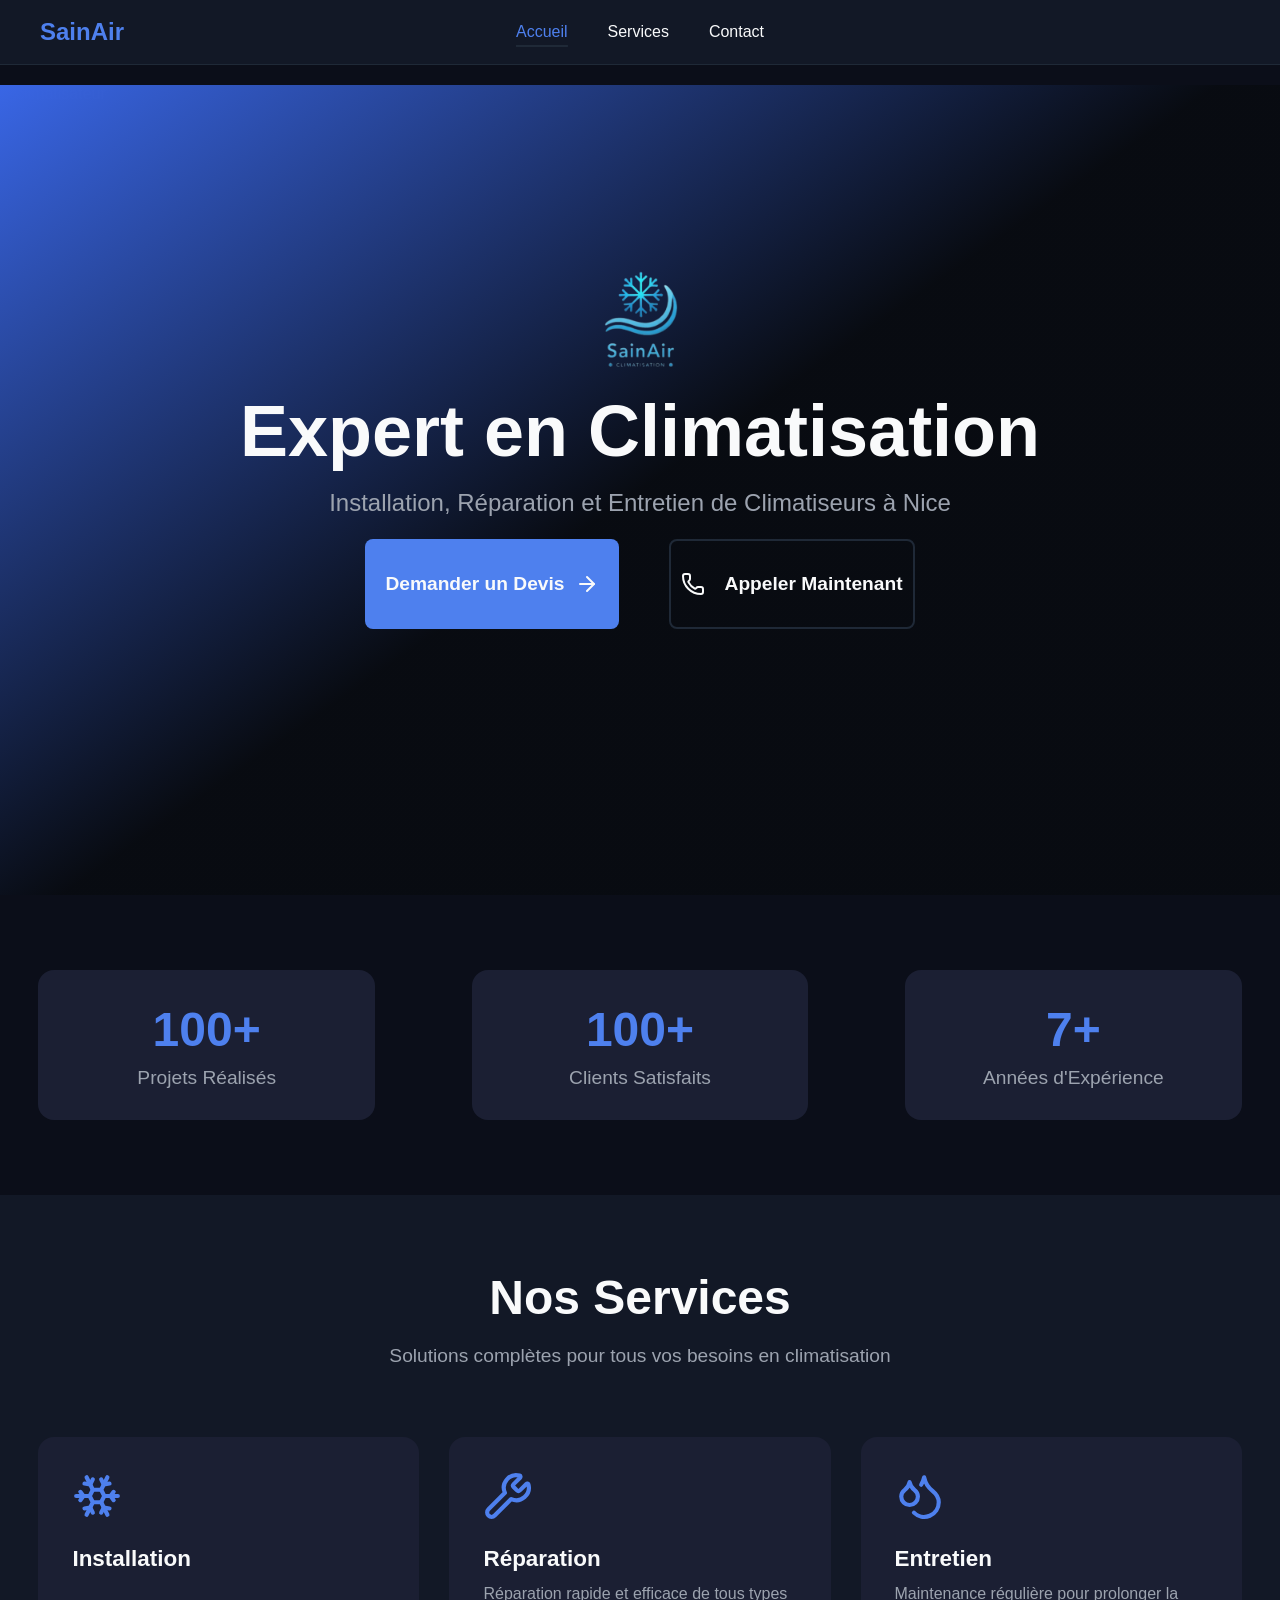
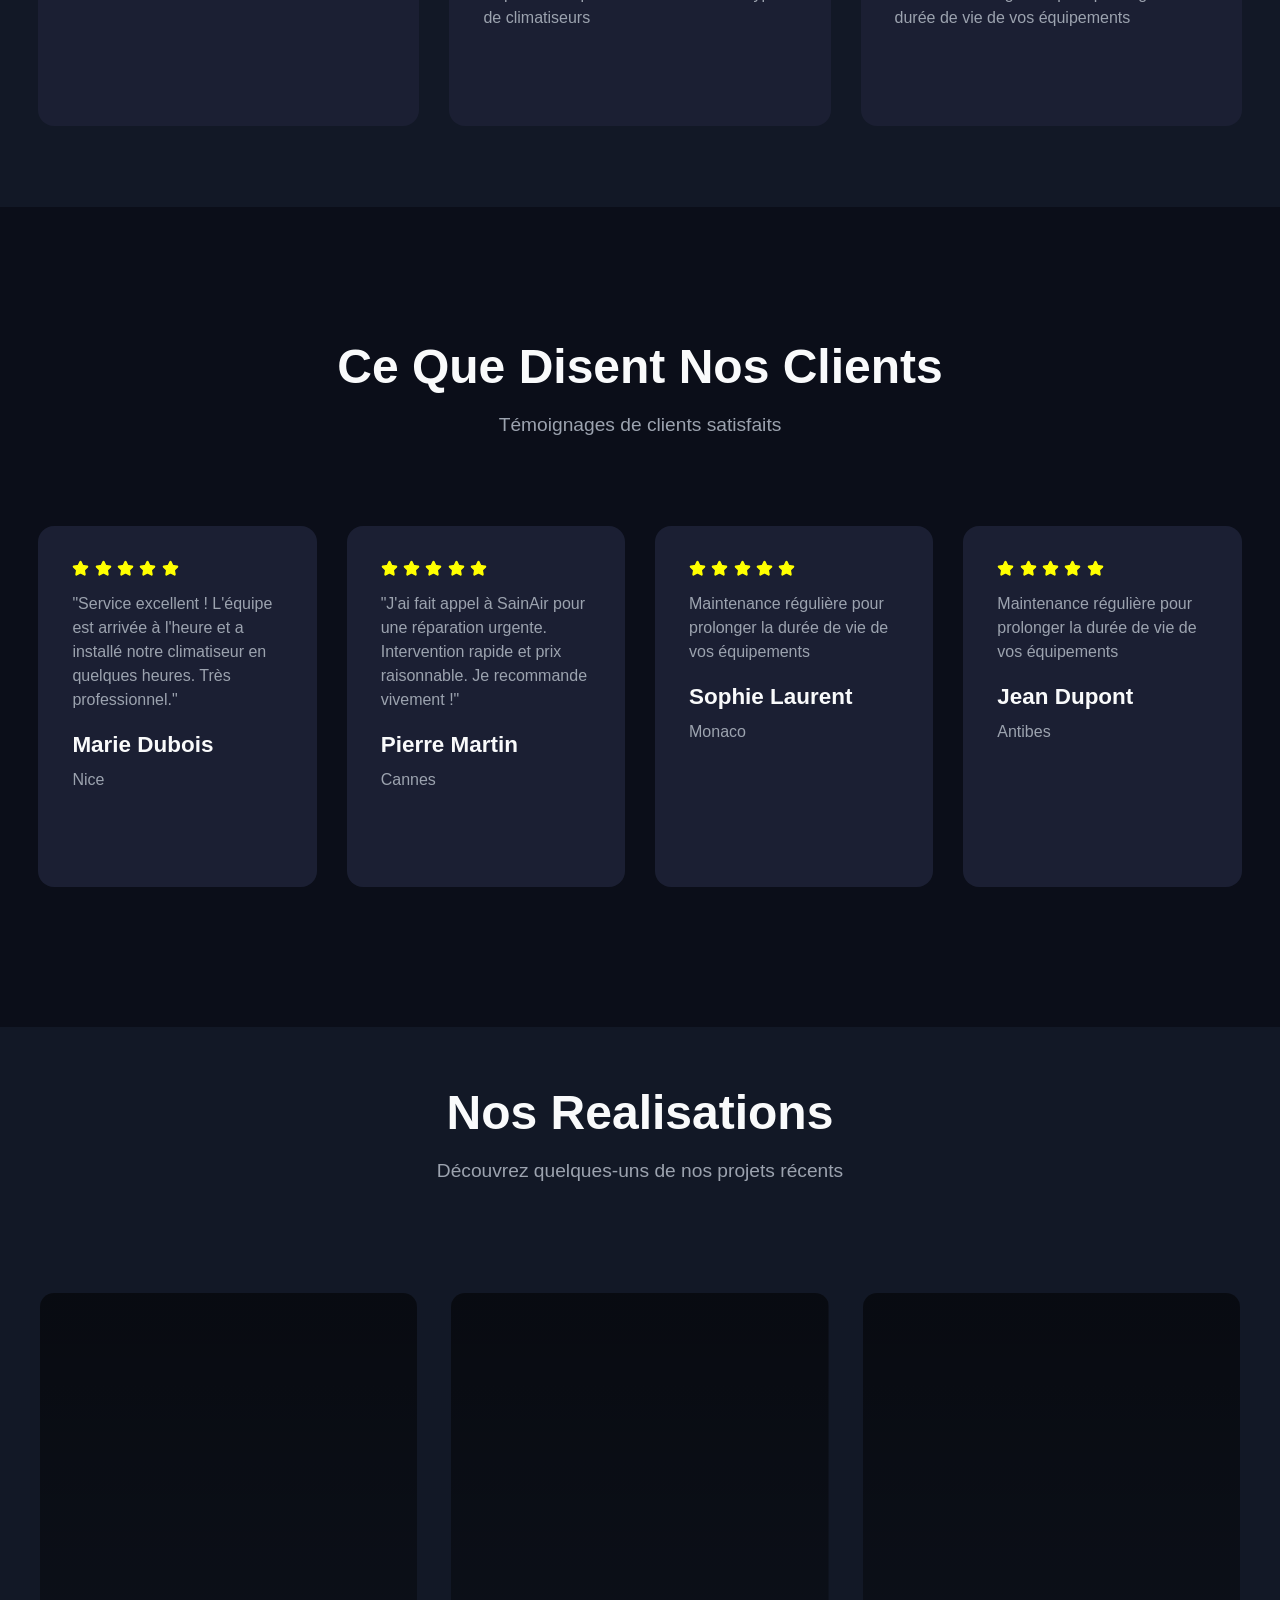
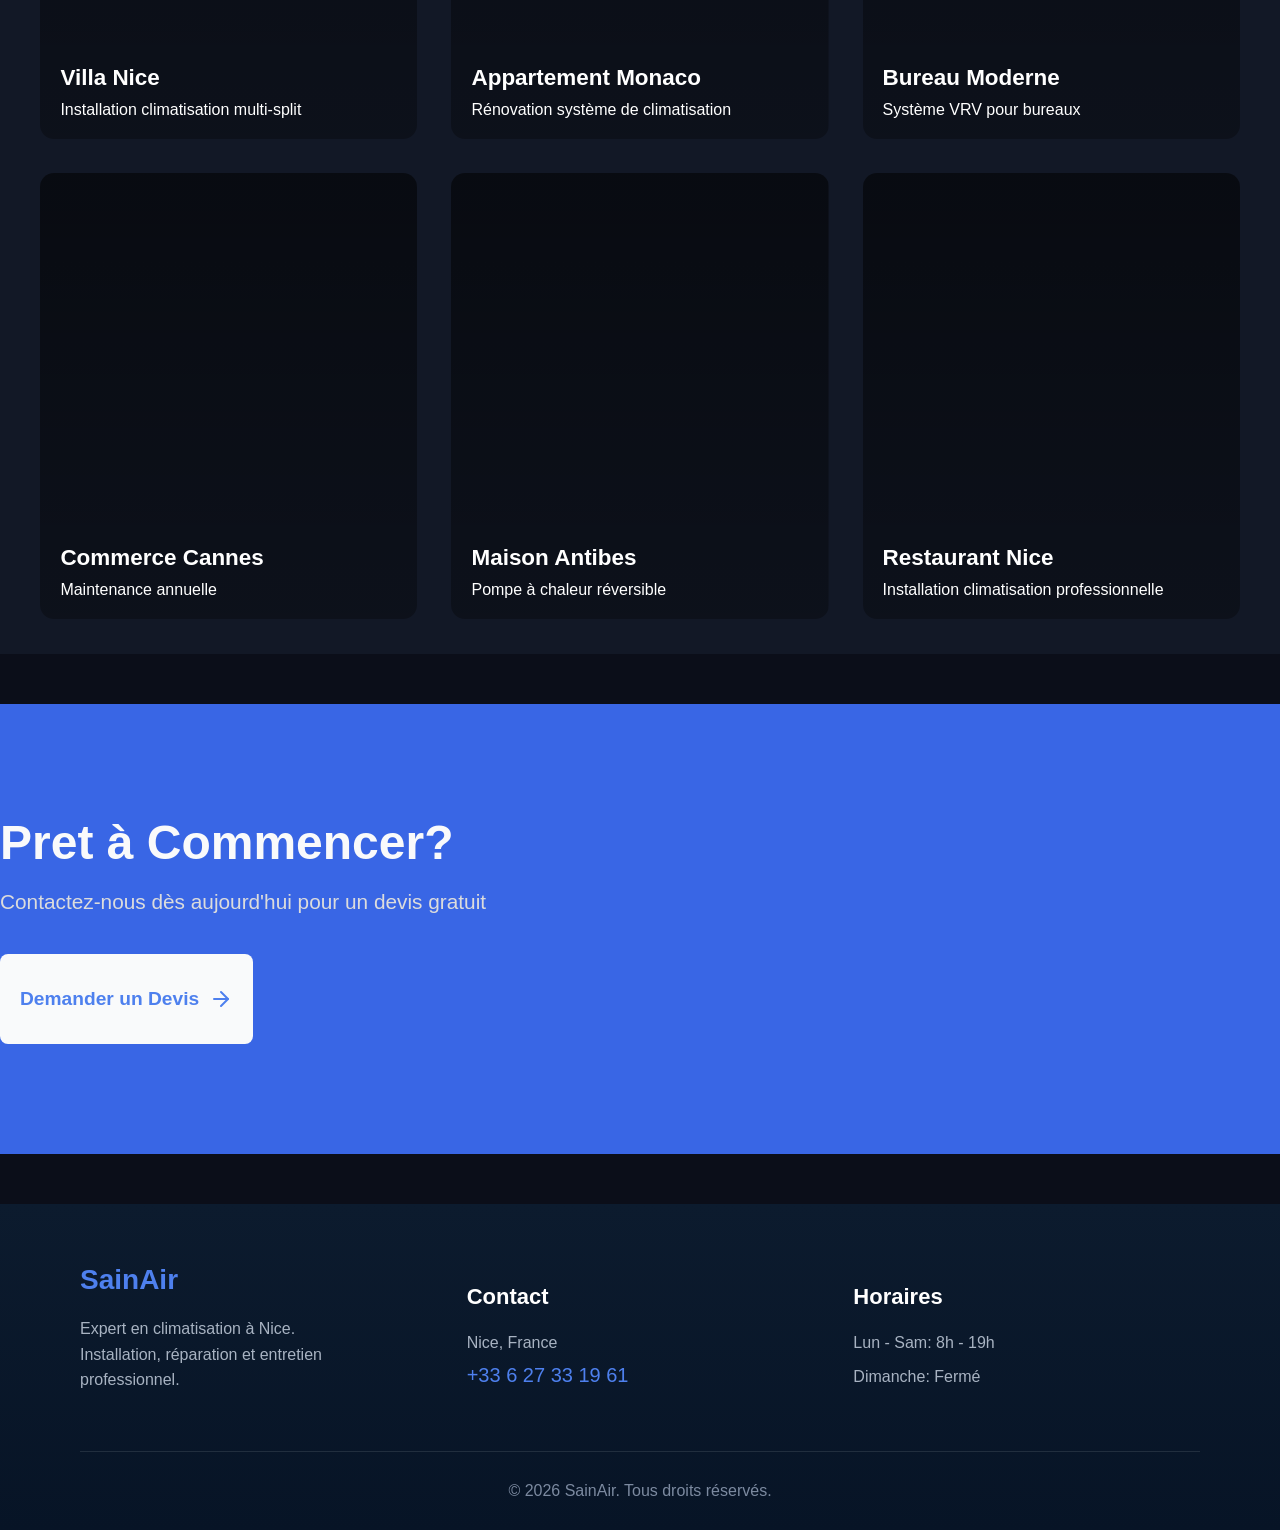
==== commit 2cc61c5b: "deleted photos and added links to photo" ====
--- a/client/index.html
+++ b/client/index.html
@@ -5,6 +5,7 @@
 <meta name="viewport" content="width=device-width, initial-scale=1.0">
 <link rel="stylesheet" href="css/main.css">
 <title>Installation et Réparation de Climatiseurs à Nice – SainAir</title>
+<link rel="icon" href="logo/sainair.png">
 <meta name="description" content="SainAir – Experts en climatisation à Nice. Installation, réparation et entretien de climatiseurs pour particuliers et professionnels. Devis gratuit.">
 <meta name="keywords" content="climatisation Nice, installation climatiseur, réparation climatiseur, entretien climatisation">
 </head>
@@ -12,7 +13,11 @@
 
 <nav>
     <div class="nav-container">
-        <div class="sitename">SainAir</div>
+        <div class="sitename">
+            <!-- <img src="logo/sainair.png" alt="SainAir"> -->
+            SainAir
+            
+        </div>
 
         <ul class="nav-links">
         <li><a href="index.html" class="active">Accueil</a></li>
@@ -29,12 +34,13 @@
 </nav>
 
 <div class="accueil">
-    <img src="assets/images/background.png" class="background" alt="climatisateur">
+    <img src="https://images.unsplash.com/photo-1585412727339-54e4bae3bbf9?q=80&w=800" class="background" alt="climatisateur">
 
     <div class="overlay"></div>
 
     <div class="hero-content">
-        <svg xmlns="http://www.w3.org/2000/svg" width="60" height="60" viewBox="0 0 24 24" fill="none" stroke="currentColor" stroke-width="2" stroke-linecap="round" stroke-linejoin="round" class="lucide lucide-wind-icon lucide-wind"><path d="M12.8 19.6A2 2 0 1 0 14 16H2"/><path d="M17.5 8a2.5 2.5 0 1 1 2 4H2"/><path d="M9.8 4.4A2 2 0 1 1 11 8H2"/></svg>
+        <img src="logo/sainair.png" class="logo" alt="SainAir">
+        <!-- <svg xmlns="http://www.w3.org/2000/svg" width="60" height="60" viewBox="0 0 24 24" fill="none" stroke="currentColor" stroke-width="2" stroke-linecap="round" stroke-linejoin="round" class="lucide lucide-wind-icon lucide-wind"><path d="M12.8 19.6A2 2 0 1 0 14 16H2"/><path d="M17.5 8a2.5 2.5 0 1 1 2 4H2"/><path d="M9.8 4.4A2 2 0 1 1 11 8H2"/></svg> -->
         <h1 class="titre">Expert en Climatisation</h1>
         <p class="text">Installation, Réparation et Entretien de Climatiseurs à Nice</p>
         <div class="buttons">
--- a/client/css/main.css
+++ b/client/css/main.css
@@ -15,9 +15,17 @@
 .sitename{
     font-size: x-large;
     font-weight: 800;
+    display: flex;
+    gap: 10px;
+    align-items: center;
+    align-content: center;
+    justify-content: center;
     color: #4E80EE;
 }
-
+.sitename img{
+    height: 30px;
+    
+}
 
 
 
@@ -26,8 +34,9 @@
     background: #121826;
     border-bottom: 1px solid #1f2937;
     padding: 18px 40px;
-    position: relative;
-    z-index: 10;
+    position: sticky; /* Делает элемент "липким" */
+    top: 0;           /* Прижимает к самому верху экрана */
+    z-index: 1000;    /* Чтобы меню было поверх остальных элементов */
 }
 
 /* Container */
@@ -166,7 +175,7 @@
 
 
 .logo{
-    height: 150px;
+    height: 100px;
 }
 .text{
     font-size: 1.5rem;
@@ -401,12 +410,12 @@
 
 
 /* Фоны для каждой карточки */
-.card1::before { background-image: linear-gradient(rgba(0, 0, 0, 0.55), rgba(0,0,0,0.3)), url("../assets/images/villa-nice.png"); }
-.card2::before { background-image: linear-gradient(rgba(0, 0, 0, 0.55), rgba(0,0,0,0.3)), url("../assets/images/appartement-monaco.png"); }
-.card3::before { background-image: linear-gradient(rgba(0, 0, 0, 0.55), rgba(0,0,0,0.3)), url("../assets/images/bureau-moderne.png"); }
-.card4::before { background-image: linear-gradient(rgba(0, 0, 0, 0.55), rgba(0,0,0,0.3)), url("../assets/images/commerce-cannes.png"); }
-.card5::before { background-image: linear-gradient(rgba(0, 0, 0, 0.55), rgba(0,0,0,0.3)), url("../assets/images/maison-antibes.png"); }
-.card6::before { background-image: linear-gradient(rgba(0, 0, 0, 0.55), rgba(0,0,0,0.3)), url("../assets/images/restaurant.png"); }
+.card1::before { background-image: linear-gradient(rgba(0, 0, 0, 0.55), rgba(0,0,0,0.3)), url("https://images.unsplash.com/photo-1585412727339-54e4bae3bbf9?q=80&w=800"); }
+.card2::before { background-image: linear-gradient(rgba(0, 0, 0, 0.55), rgba(0,0,0,0.3)), url("https://images.unsplash.com/photo-1560185127-6ed189bf02f4?q=80&w=800"); }
+.card3::before { background-image: linear-gradient(rgba(0, 0, 0, 0.55), rgba(0,0,0,0.3)), url("https://images.unsplash.com/photo-1497366216548-37526070297c?q=80&w=800"); }
+.card4::before { background-image: linear-gradient(rgba(0, 0, 0, 0.55), rgba(0,0,0,0.3)), url("https://images.unsplash.com/photo-1497366811353-6870744d04b2?q=80&w=800"); }
+.card5::before { background-image: linear-gradient(rgba(0, 0, 0, 0.55), rgba(0,0,0,0.3)), url("https://images.unsplash.com/photo-1600607687939-ce8a6c25118c?q=80&w=800"); }
+.card6::before { background-image: linear-gradient(rgba(0, 0, 0, 0.55), rgba(0,0,0,0.3)), url("https://images.unsplash.com/photo-1556911220-bff31c812dba?q=80&w=800"); }
 
 .card-content {
     position: absolute;      /* важный момент */
